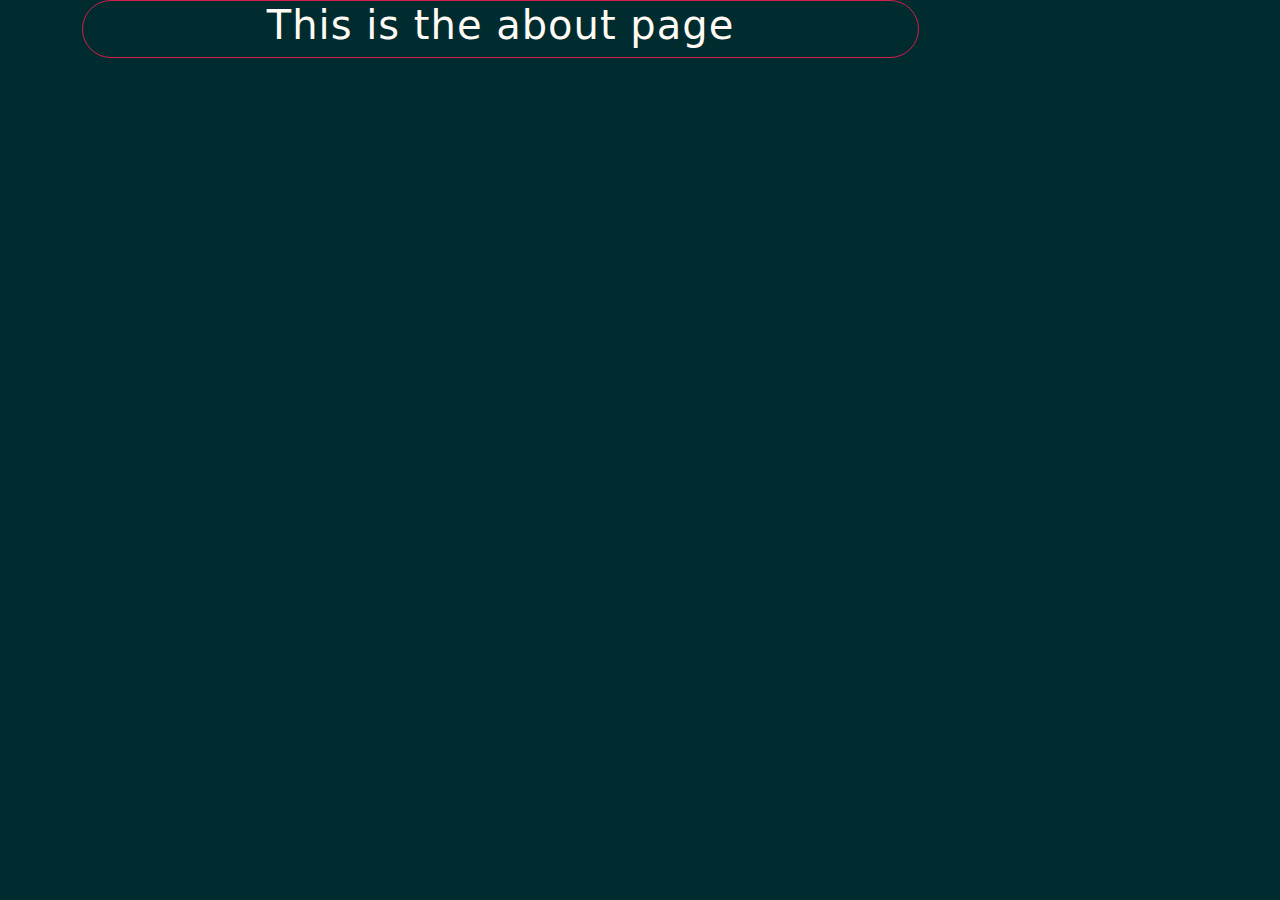
==== about.html @ cb6f15eb "style updates" ====
<!DOCTYPE html>
<html>
<head>
	<meta charset="utf-8">
	<meta name="viewport" content="width=device-width, initial-scale=1">
	<title>About</title>
	<!-- Bootstrap CDN -->
	<meta charset="utf-8">
    <meta name="viewport" content="width=device-width, initial-scale=1">
    <link href="https://cdn.jsdelivr.net/npm/bootstrap@5.3.3/dist/css/bootstrap.min.css" rel="stylesheet" integrity="sha384-QWTKZyjpPEjISv5WaRU9OFeRpok6YctnYmDr5pNlyT2bRjXh0JMhjY6hW+ALEwIH" crossorigin="anonymous">
    <meta charset="utf-8">
    <meta name="viewport" content="width=device-width, initial-scale=1">
	<meta name="viewport" content="width=device-width, initial-scale=1.0" />
	
	<!--Stylesheet Link -->
	<link rel="stylesheet" href="main.css">
	<!--PT Sans Links -->
	<link rel="preconnect" href="https://fonts.googleapis.com">
	<link rel="preconnect" href="https://fonts.gstatic.com" crossorigin>
	<link href="https://fonts.googleapis.com/css2?family=PT+Sans:ital,wght@0,400;0,700;1,400;1,700&display=swap" rel="stylesheet">
	<!--Inria Sans Links -->
	<link rel="preconnect" href="https://fonts.googleapis.com">
	<link rel="preconnect" href="https://fonts.gstatic.com" crossorigin>
	<link href="https://fonts.googleapis.com/css2?family=Inria+Sans:ital,wght@0,300;0,400;0,700;1,300;1,400;1,700&display=swap" rel="stylesheet">
	<!--Favicon Info -->
	<link rel="icon" href="images/favicon.svg"/>
</head>
<body>
	<div class="container">
		<div class="red_border">
			<h1>This is the about page</h1>
		</div>
	</div>
	<script src="https://cdn.jsdelivr.net/npm/bootstrap@5.3.3/dist/js/bootstrap.bundle.min.js" integrity="sha384-YvpcrYf0tY3lHB60NNkmXc5s9fDVZLESaAA55NDzOxhy9GkcIdslK1eN7N6jIeHz" crossorigin="anonymous"></script>
</body>
</html>
---- main.css ----
:root {
  --blue: #002C30;
  --red: #D51D4E;
  --white: #FFFAF3;
  --teal: #00484C;
}

body {
	background-color: var(--blue);
}

h1 {
	color: var(--white);
	letter-spacing: 1px;
}

a {
	color: var(--white);
}

p {
	letter-spacing: .2px;
	line-height: 1.4;
	margin-top: 20px;
	color: var(--white);
}

img {
  height: 170px;
  width: auto;
}

.red_border {
  border-radius: 30px;
	height: 75%;
	width: 75%;
  display: flex;
  align-items: center;
  justify-content: center;
  border: 1px solid var(--red);
}

.pt-sans-regular {
  font-family: "PT Sans", serif;
  font-weight: 200;
  font-style: normal;
}

.pt-sans-bold {
  font-family: "PT Sans", serif;
  font-weight: 700;
  font-style: normal;
}

.pt-sans-regular-italic {
  font-family: "PT Sans", serif;
  font-weight: 400;
  font-style: italic;
}

.pt-sans-bold-italic {
  font-family: "PT Sans", serif;
  font-weight: 700;
  font-style: italic;
}

.inria-sans-light {
  font-family: "Inria Sans", serif;
  font-weight: 300;
  font-style: normal;
}

.inria-sans-regular {
  font-family: "Inria Sans", serif;
  font-weight: 400;
  font-style: normal;
}

.inria-sans-bold {
  font-family: "Inria Sans", serif;
  font-weight: 700;
  font-style: normal;
}

.inria-sans-light-italic {
  font-family: "Inria Sans", serif;
  font-weight: 300;
  font-style: italic;
}

.inria-sans-regular-italic {
  font-family: "Inria Sans", serif;
  font-weight: 400;
  font-style: italic;
}

.inria-sans-bold-italic {
  font-family: "Inria Sans", serif;
  font-weight: 700;
  font-style: italic;
}
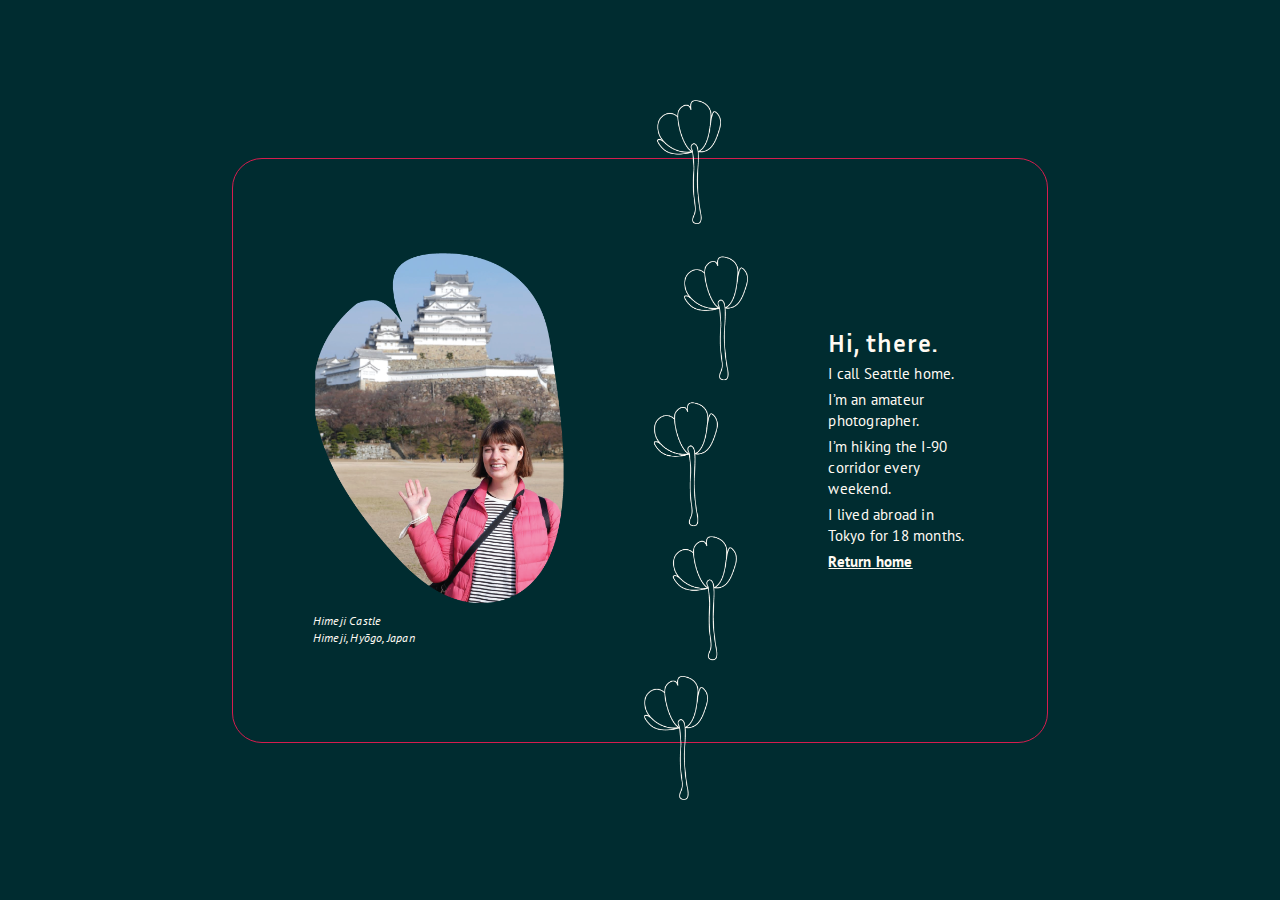
==== commit dfcee7ba: "updated html/css for about and index" ====
--- a/about.html
+++ b/about.html
@@ -1,36 +1,50 @@
-<!DOCTYPE html>
 <html>
-<head>
-	<meta charset="utf-8">
-	<meta name="viewport" content="width=device-width, initial-scale=1">
-	<title>About</title>
-	<!-- Bootstrap CDN -->
-	<meta charset="utf-8">
-    <meta name="viewport" content="width=device-width, initial-scale=1">
-    <link href="https://cdn.jsdelivr.net/npm/bootstrap@5.3.3/dist/css/bootstrap.min.css" rel="stylesheet" integrity="sha384-QWTKZyjpPEjISv5WaRU9OFeRpok6YctnYmDr5pNlyT2bRjXh0JMhjY6hW+ALEwIH" crossorigin="anonymous">
-    <meta charset="utf-8">
-    <meta name="viewport" content="width=device-width, initial-scale=1">
-	<meta name="viewport" content="width=device-width, initial-scale=1.0" />
-	
-	<!--Stylesheet Link -->
-	<link rel="stylesheet" href="main.css">
-	<!--PT Sans Links -->
-	<link rel="preconnect" href="https://fonts.googleapis.com">
-	<link rel="preconnect" href="https://fonts.gstatic.com" crossorigin>
-	<link href="https://fonts.googleapis.com/css2?family=PT+Sans:ital,wght@0,400;0,700;1,400;1,700&display=swap" rel="stylesheet">
-	<!--Inria Sans Links -->
-	<link rel="preconnect" href="https://fonts.googleapis.com">
-	<link rel="preconnect" href="https://fonts.gstatic.com" crossorigin>
-	<link href="https://fonts.googleapis.com/css2?family=Inria+Sans:ital,wght@0,300;0,400;0,700;1,300;1,400;1,700&display=swap" rel="stylesheet">
-	<!--Favicon Info -->
-	<link rel="icon" href="images/favicon.svg"/>
-</head>
-<body>
-	<div class="container">
-		<div class="red_border">
-			<h1>This is the about page</h1>
+	<head>
+		<title>Alexa Parks</title>
+		<meta name="viewport" content="width=device-width, initial-scale=1.0" />
+		<!-- Bootstrap CDN -->
+		<meta charset="utf-8">
+    	<meta name="viewport" content="width=device-width, initial-scale=1">
+    	<link href="https://cdn.jsdelivr.net/npm/bootstrap@5.3.3/dist/css/bootstrap.min.css" rel="stylesheet" integrity="sha384-QWTKZyjpPEjISv5WaRU9OFeRpok6YctnYmDr5pNlyT2bRjXh0JMhjY6hW+ALEwIH" crossorigin="anonymous">
+    	<meta charset="utf-8">
+    	<meta name="viewport" content="width=device-width, initial-scale=1">
+    	<!--Stylesheet Link -->
+		<link rel="stylesheet" href="main.css">
+		<!--PT Sans Links -->
+		<link rel="preconnect" href="https://fonts.googleapis.com">
+		<link rel="preconnect" href="https://fonts.gstatic.com" crossorigin>
+		<link href="https://fonts.googleapis.com/css2?family=PT+Sans:ital,wght@0,400;0,700;1,400;1,700&display=swap" rel="stylesheet">
+		<!--Inria Sans Links -->
+		<link rel="preconnect" href="https://fonts.googleapis.com">
+		<link rel="preconnect" href="https://fonts.gstatic.com" crossorigin>
+		<link href="https://fonts.googleapis.com/css2?family=Inria+Sans:ital,wght@0,300;0,400;0,700;1,300;1,400;1,700&display=swap" rel="stylesheet">
+		<!--Favicon Info -->
+		<link rel="icon" href="images/favicon.svg"/>
+	</head>
+	<body>
+		<!-- <nav class="d-flex justify-content-start">
+			<a class="pt-sans-regular" id="nav_style" href="index.html">Home</a>
+		</nav> -->
+		<div class="container-fluid">
+			<div class="d-flex justify-content-center">
+				<div class="child-container">
+					<div class="image_box_2">
+						<img id="portfolio_id" src="images/portfolio_picture.png" alt="Portfolio Picture">
+						<p class="pt-sans-italic">Himeji Castle <br> Himeji, Hyōgo, Japan</p>
+					</div>
+					<img id="about_flower_images"src="images/about_flower_images.png">
+					<div class="text_box_2">
+						<h2 class="inria-sans-bold">Hi, there.</h2>
+						<p class="pt-sans-regular_2">I call Seattle home.</p>
+						<p class="pt-sans-regular_2">I’m an amateur photographer.</p>
+						<p class="pt-sans-regular_2">I’m hiking the I-90 corridor every weekend.</p>
+						<p class="pt-sans-regular_2">I lived abroad in Tokyo for 18 months.</p>
+						<p class="pt-sans-regular_3"><a href="index.html"><strong>Return home</strong></a>
+						</p>
+					</div>
+				</div>
+			</div>
 		</div>
-	</div>
 	<script src="https://cdn.jsdelivr.net/npm/bootstrap@5.3.3/dist/js/bootstrap.bundle.min.js" integrity="sha384-YvpcrYf0tY3lHB60NNkmXc5s9fDVZLESaAA55NDzOxhy9GkcIdslK1eN7N6jIeHz" crossorigin="anonymous"></script>
-</body>
+	</body>
 </html>--- a/main.css
+++ b/main.css
@@ -12,6 +12,15 @@
 h1 {
 	color: var(--white);
 	letter-spacing: 1px;
+  font-size: 35px;
+  margin-bottom: 0px;
+}
+
+h2 {
+  color: var(--white);
+  letter-spacing: 1px;
+  margin-bottom: 0px;
+  font-size: 25px;
 }
 
 a {
@@ -21,8 +30,10 @@
 p {
 	letter-spacing: .2px;
 	line-height: 1.4;
-	margin-top: 20px;
+	margin-top: 10px;
 	color: var(--white);
+  font-size: 15px;
+  margin-bottom: 0px;
 }
 
 img {
@@ -30,15 +41,41 @@
   width: auto;
 }
 
-.red_border {
-  border-radius: 30px;
-	height: 75%;
-	width: 75%;
-  display: flex;
-  align-items: center;
-  justify-content: center;
-  border: 1px solid var(--red);
+/*navigation stles begin*/
+nav {
+  height: 60px;
+  width: 100%;
+  text-align: left;
 }
+.bg-body-tertiary {
+  background-color: var(--blue) !important;
+}
+
+.navbar-brand {
+  color: var(--white);
+  font-size: 15px;
+  font-weight: light;
+  line-height: 1.4;
+  letter-spacing: .2px;
+  margin-bottom: 0px;
+  margin-top: 10px;
+}
+
+.navbar-brand:hover {
+  cursor: default;
+}
+
+#nav_style {
+  letter-spacing: .2px;
+  line-height: 1.4;
+  margin-left: 30px;
+  margin-top: 25px;
+  
+}
+
+/*navigation styles end*/
+
+/*font styling begin */
 
 .pt-sans-regular {
   font-family: "PT Sans", serif;
@@ -46,28 +83,13 @@
   font-style: normal;
 }
 
-.pt-sans-bold {
+.pt-sans-italic {
   font-family: "PT Sans", serif;
-  font-weight: 700;
-  font-style: normal;
-}
-
-.pt-sans-regular-italic {
-  font-family: "PT Sans", serif;
-  font-weight: 400;
+  font-weight: 200;
   font-style: italic;
-}
-
-.pt-sans-bold-italic {
-  font-family: "PT Sans", serif;
-  font-weight: 700;
-  font-style: italic;
-}
-
-.inria-sans-light {
-  font-family: "Inria Sans", serif;
-  font-weight: 300;
-  font-style: normal;
+  font-size: 12px;
+  letter-spacing: .2px;
+  line-height: 1.4;
 }
 
 .inria-sans-regular {
@@ -82,21 +104,70 @@
   font-style: normal;
 }
 
-.inria-sans-light-italic {
-  font-family: "Inria Sans", serif;
-  font-weight: 300;
-  font-style: italic;
+/*font style end*/
+
+.container-fluid {
+  height: 100%;
+  width: 100%;
 }
 
-.inria-sans-regular-italic {
-  font-family: "Inria Sans", serif;
-  font-weight: 400;
-  font-style: italic;
+.d-flex.justify-content-center {
+  height: 100%;
+  display: flex;
+  align-items: center;
+  justify-content: center;
 }
 
-.inria-sans-bold-italic {
-  font-family: "Inria Sans", serif;
-  font-weight: 700;
-  font-style: italic;
+.child-container {
+  border: 1px solid var(--red);
+  height: 65%;
+  width: 65%;
+  border-radius: 30px;
+  display: flex;
+  align-items: center;
+  justify-content: center;
 }
 
+.text_box {
+  padding: 8px 80px;
+  
+}
+
+.image_box {
+  padding: 8px 80px;
+}
+
+#portfolio_id {
+  height: 350px;
+  width: auto;
+}
+
+.image_box_2 {
+  padding: 8px 80px;
+}
+
+.text_box_2 {
+  padding: 8px 80px;
+}
+
+.pt-sans-regular_2 {
+  font-family: "PT Sans", serif;
+  font-weight: 200;
+  font-style: normal;
+  margin-top: 5px;
+}
+
+.pt-sans-regular_3 {
+  font-family: "PT Sans", serif;
+  font-size: 15px;
+  font-style: normal;
+  font-weight: 700;
+  margin-top: 5px;
+}
+
+#about_flower_images {
+  height: 120%;
+}
+
+
+
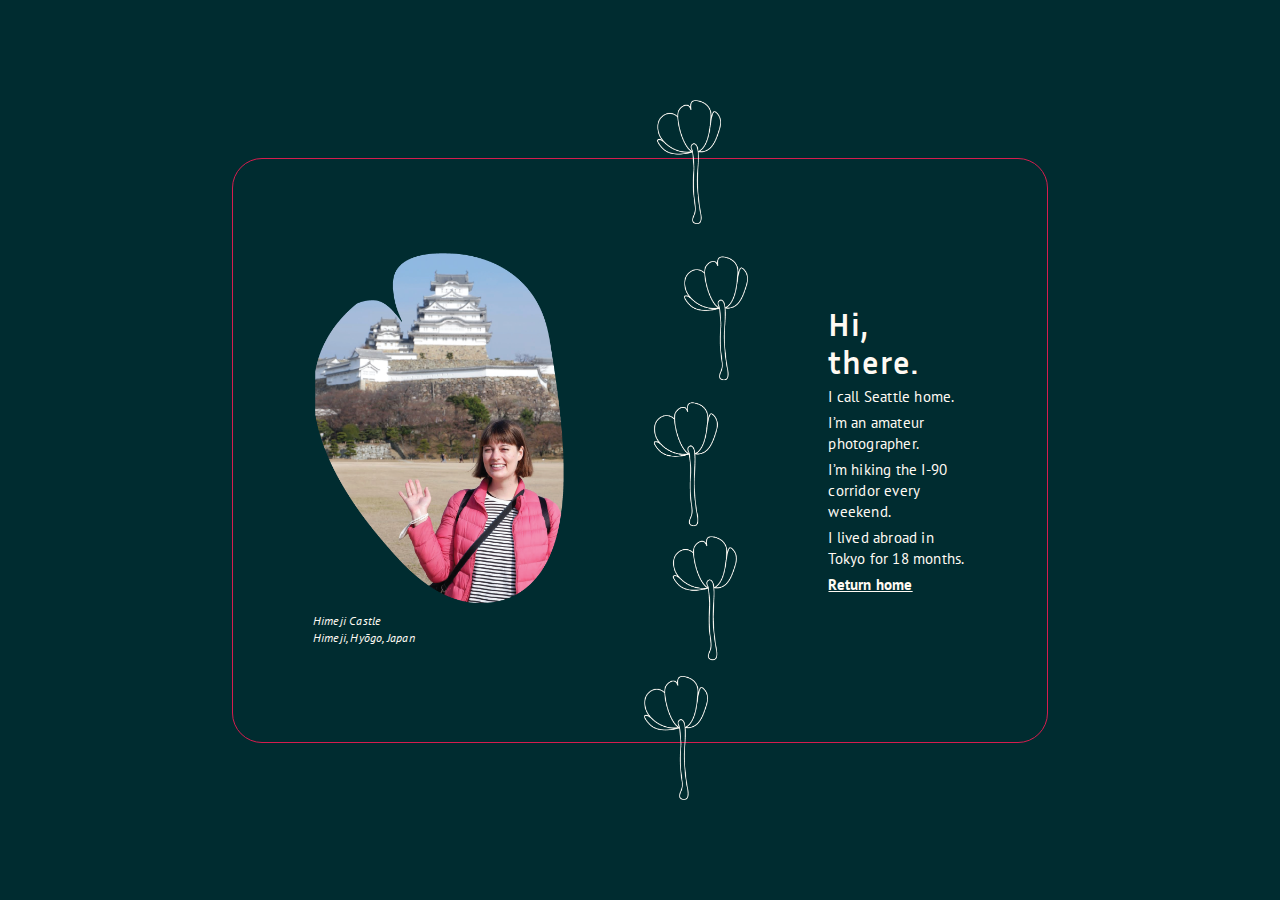
==== commit 3d3acfea: "css edits" ====
--- a/about.html
+++ b/about.html
@@ -22,9 +22,6 @@
 		<link rel="icon" href="images/favicon.svg"/>
 	</head>
 	<body>
-		<!-- <nav class="d-flex justify-content-start">
-			<a class="pt-sans-regular" id="nav_style" href="index.html">Home</a>
-		</nav> -->
 		<div class="container-fluid">
 			<div class="d-flex justify-content-center">
 				<div class="child-container">
--- a/main.css
+++ b/main.css
@@ -11,8 +11,8 @@
 
 h1 {
 	color: var(--white);
+  font-size: 35px;
 	letter-spacing: 1px;
-  font-size: 35px;
   margin-bottom: 0px;
 }
 
@@ -20,7 +20,6 @@
   color: var(--white);
   letter-spacing: 1px;
   margin-bottom: 0px;
-  font-size: 25px;
 }
 
 a {
@@ -28,12 +27,12 @@
 }
 
 p {
+  color: var(--white);
+  font-size: 15px;
 	letter-spacing: .2px;
 	line-height: 1.4;
+  margin-bottom: 0px;
 	margin-top: 10px;
-	color: var(--white);
-  font-size: 15px;
-  margin-bottom: 0px;
 }
 
 img {
@@ -47,16 +46,17 @@
   width: 100%;
   text-align: left;
 }
+
 .bg-body-tertiary {
   background-color: var(--blue) !important;
 }
 
 .navbar-brand {
   color: var(--white);
+  line-height: 1.4;
   font-size: 15px;
+  letter-spacing: .2px;
   font-weight: light;
-  line-height: 1.4;
-  letter-spacing: .2px;
   margin-bottom: 0px;
   margin-top: 10px;
 }
@@ -70,24 +70,21 @@
   line-height: 1.4;
   margin-left: 30px;
   margin-top: 25px;
-  
 }
-
 /*navigation styles end*/
 
 /*font styling begin */
-
 .pt-sans-regular {
   font-family: "PT Sans", serif;
+  font-style: normal;
   font-weight: 200;
-  font-style: normal;
 }
 
 .pt-sans-italic {
   font-family: "PT Sans", serif;
+  font-size: 12px;
+  font-style: italic;
   font-weight: 200;
-  font-style: italic;
-  font-size: 12px;
   letter-spacing: .2px;
   line-height: 1.4;
 }
@@ -103,7 +100,6 @@
   font-weight: 700;
   font-style: normal;
 }
-
 /*font style end*/
 
 .container-fluid {
@@ -130,7 +126,6 @@
 
 .text_box {
   padding: 8px 80px;
-  
 }
 
 .image_box {
@@ -167,7 +162,4 @@
 
 #about_flower_images {
   height: 120%;
-}
-
-
-
+}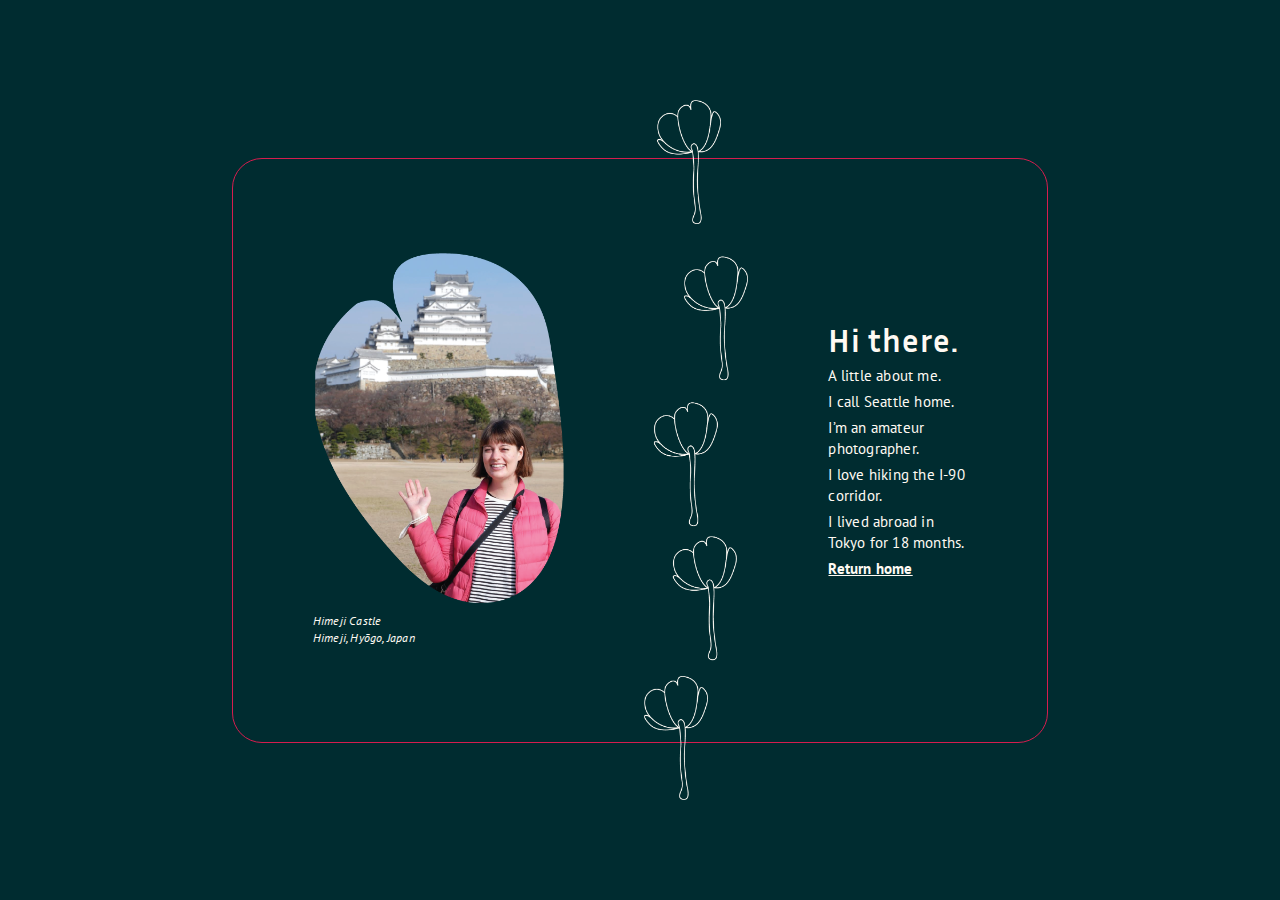
==== commit 652a5e19: "updated resume links, bit of copy change" ====
--- a/about.html
+++ b/about.html
@@ -31,10 +31,11 @@
 					</div>
 					<img id="about_flower_images"src="images/about_flower_images.png">
 					<div class="text_box_2">
-						<h2 class="inria-sans-bold">Hi, there.</h2>
+						<h2 class="inria-sans-bold">Hi there.</h2>
+						<p class="pt-sans-regular_2">A little about me.</p>
 						<p class="pt-sans-regular_2">I call Seattle home.</p>
 						<p class="pt-sans-regular_2">I’m an amateur photographer.</p>
-						<p class="pt-sans-regular_2">I’m hiking the I-90 corridor every weekend.</p>
+						<p class="pt-sans-regular_2">I love hiking the I-90 corridor.</p>
 						<p class="pt-sans-regular_2">I lived abroad in Tokyo for 18 months.</p>
 						<p class="pt-sans-regular_3"><a href="index.html"><strong>Return home</strong></a>
 						</p>
--- a/main.css
+++ b/main.css
@@ -162,4 +162,42 @@
 
 #about_flower_images {
   height: 120%;
-}+}
+
+/*average desktop screens*/
+@media only screen and (max-width: 1279px) {
+body {
+  background-color: blue;
+  
+  }
+}
+
+/*tablets and larger smartphones*/
+@media only screen and (max-width: 768px) {
+body {
+  background-color: green;
+  
+  }
+   .child-container {
+    height: auto;
+  }
+}
+
+/*smaller smartphones*/
+@media only screen and (max-width: 480px) {
+body {
+  background-color: lightblue;
+}
+  .child-container {
+    height: auto;
+  }
+}
+
+
+
+
+
+
+
+
+
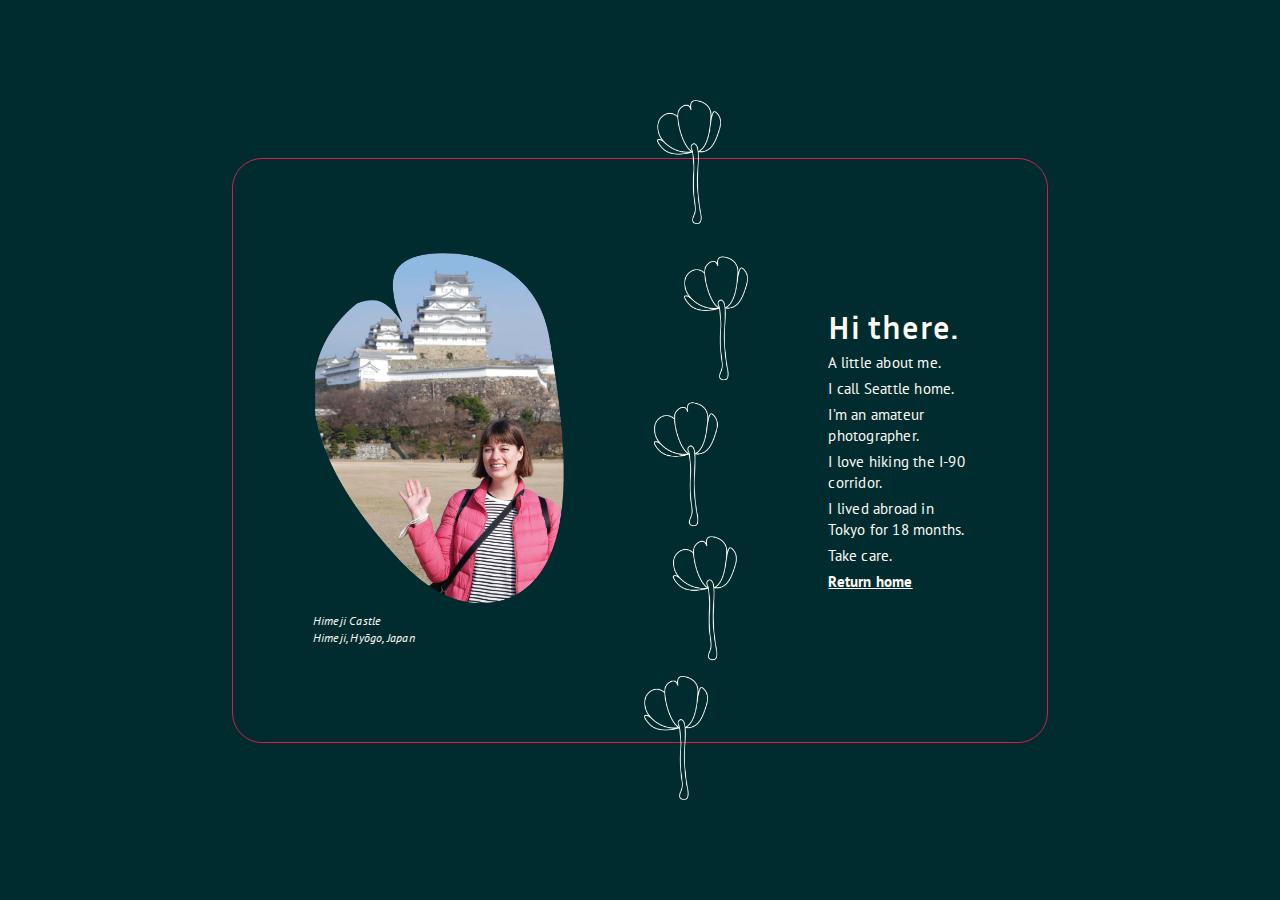
==== commit 7c3729c4: "updated about copy" ====
--- a/about.html
+++ b/about.html
@@ -37,6 +37,7 @@
 						<p class="pt-sans-regular_2">I’m an amateur photographer.</p>
 						<p class="pt-sans-regular_2">I love hiking the I-90 corridor.</p>
 						<p class="pt-sans-regular_2">I lived abroad in Tokyo for 18 months.</p>
+						<p class="pt-sans-regular_2">Take care.</p>
 						<p class="pt-sans-regular_3"><a href="index.html"><strong>Return home</strong></a>
 						</p>
 					</div>
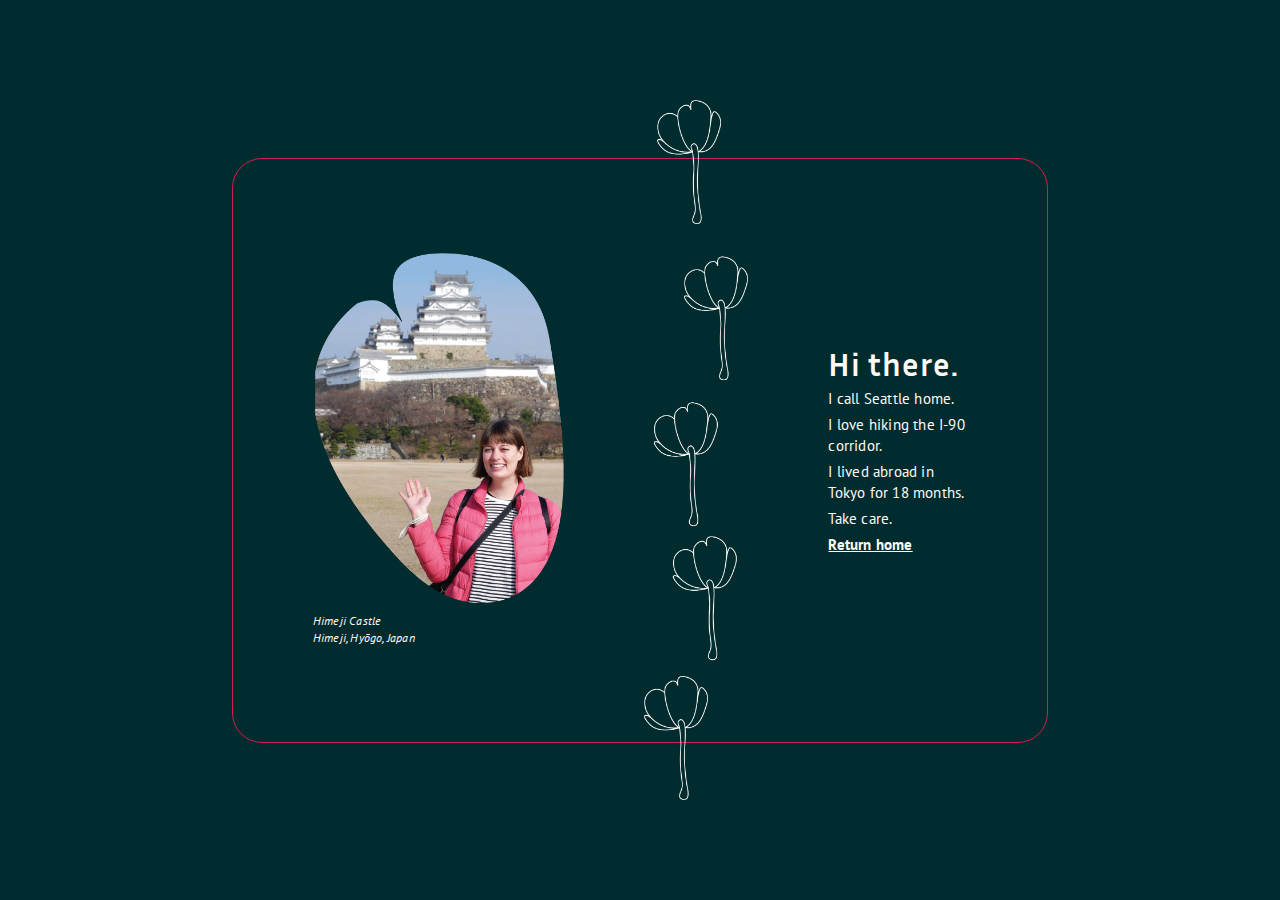
==== commit 95928e9a: "added breakpoints" ====
--- a/about.html
+++ b/about.html
@@ -32,9 +32,7 @@
 					<img id="about_flower_images"src="images/about_flower_images.png">
 					<div class="text_box_2">
 						<h2 class="inria-sans-bold">Hi there.</h2>
-						<p class="pt-sans-regular_2">A little about me.</p>
 						<p class="pt-sans-regular_2">I call Seattle home.</p>
-						<p class="pt-sans-regular_2">I’m an amateur photographer.</p>
 						<p class="pt-sans-regular_2">I love hiking the I-90 corridor.</p>
 						<p class="pt-sans-regular_2">I lived abroad in Tokyo for 18 months.</p>
 						<p class="pt-sans-regular_2">Take care.</p>
--- a/main.css
+++ b/main.css
@@ -164,40 +164,46 @@
   height: 120%;
 }
 
-/*average desktop screens*/
-@media only screen and (max-width: 1279px) {
-body {
-  background-color: blue;
-  
-  }
-}
-
-/*tablets and larger smartphones*/
+/*RESPONSIVE DESIGN*/
+/*DESKTOP*/
+@media only screen and (max-width: 1050px) {
+  .child-container {
+    width: 90%;
+  }
+  .text_box {
+    padding: 30px;
+  }
+  .text_box_2 {
+    margin-right: 10px;
+  }
+}
+/*TABLETS AND LARGER SMARTPHONES*/
 @media only screen and (max-width: 768px) {
 body {
-  background-color: green;
-  
-  }
-   .child-container {
-    height: auto;
-  }
-}
-
-/*smaller smartphones*/
+    background-color: var(--blue);
+  }
+  #about_flower_images {
+    display: none;
+  }
+  .image_box {
+    display: none;
+   }
+   .image_box_2 {
+    display: none;
+  }
+}
+/*SMALLER SCREENS*/
 @media only screen and (max-width: 480px) {
-body {
-  background-color: lightblue;
-}
   .child-container {
     height: auto;
   }
-}
-
-
-
-
-
-
-
-
-
+  .text_box {
+    padding: 50px;
+  }
+  .text_box_2 {
+    padding: 50px;
+  }
+  .image_box {
+    display: none;
+  }
+}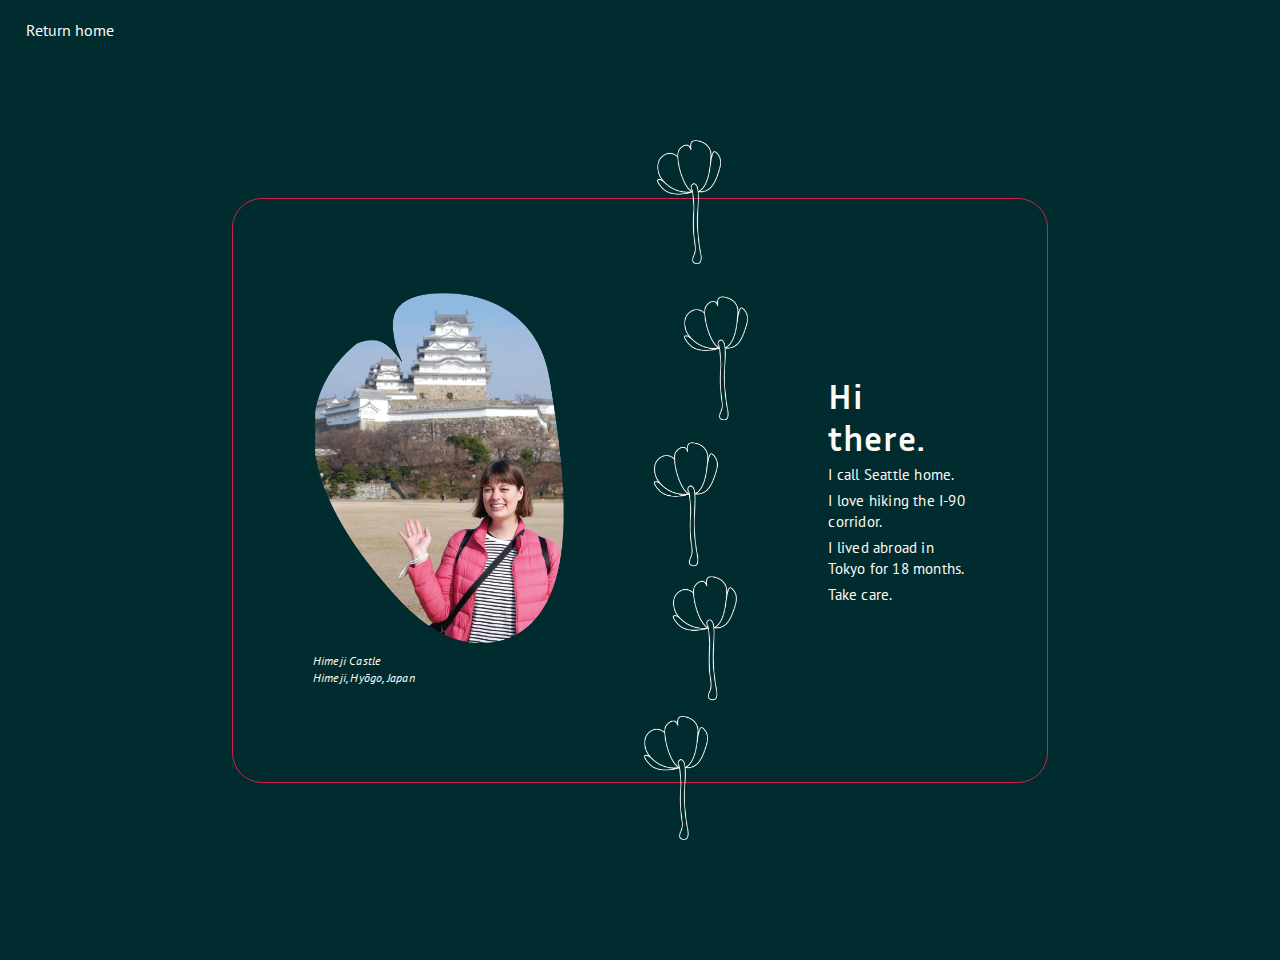
==== commit 4937cd54: "peradded persaonl projects page" ====
--- a/about.html
+++ b/about.html
@@ -23,6 +23,13 @@
 	</head>
 	<body>
 		<div class="container-fluid">
+			<div class="row">
+				<ul class="nav">
+					<li class="nav-item">
+				    	<a class="nav-link active pt-sans-regular" aria-current="page" href="index.html">Return home</a>
+				  	</li>
+				</ul>
+			</div>
 			<div class="d-flex justify-content-center">
 				<div class="child-container">
 					<div class="image_box_2">
@@ -31,13 +38,13 @@
 					</div>
 					<img id="about_flower_images"src="images/about_flower_images.png">
 					<div class="text_box_2">
-						<h2 class="inria-sans-bold">Hi there.</h2>
+						<h1 class="inria-sans-bold">Hi there.</h1>
 						<p class="pt-sans-regular_2">I call Seattle home.</p>
 						<p class="pt-sans-regular_2">I love hiking the I-90 corridor.</p>
 						<p class="pt-sans-regular_2">I lived abroad in Tokyo for 18 months.</p>
 						<p class="pt-sans-regular_2">Take care.</p>
-						<p class="pt-sans-regular_3"><a href="index.html"><strong>Return home</strong></a>
-						</p>
+						<!-- <p class="pt-sans-regular_3"><a href="index.html"><strong>Return home</strong></a>
+						</p> -->
 					</div>
 				</div>
 			</div>
--- a/main.css
+++ b/main.css
@@ -7,6 +7,7 @@
 
 body {
 	background-color: var(--blue);
+  overflow: hidden;
 }
 
 h1 {
@@ -122,6 +123,7 @@
   display: flex;
   align-items: center;
   justify-content: center;
+  margin-top: -40px;
 }
 
 .text_box {
@@ -162,6 +164,14 @@
 
 #about_flower_images {
   height: 120%;
+}
+
+.overflow_enabled {
+  overflow: visible;
+}
+.about_paragraph_text {
+  margin-top: 0;
+  margin-bottom: 15px;
 }
 
 /*RESPONSIVE DESIGN*/
@@ -177,23 +187,116 @@
     margin-right: 10px;
   }
 }
+
+.postcards {
+  height: 450px;
+}
+
+.design_tiles {
+  height: 300px;
+}
+
+video {
+  height: 350px;
+}
+
+#about_paragraph {
+  font-style: italic;
+  margin-bottom: 10px;
+  
+
+}
+
+.col {
+   display: flex;
+  align-items: center;
+  justify-content: center;
+}
+
+#large_video {
+  width: 100%;
+/*  margin-top: 50px;*/
+}
+
+#large_video_web {
+  height: 557pxpx;
+  margin-top: 40px;
+}
+
+h6 {
+  color: var(--white);
+  letter-spacing: 1px;
+  margin-bottom: 40px;
+  margin-top: 40px;
+}
+
+#mobile_video {
+  height: 500px;
+}
+
+#tablet_img {
+  height: 400px;
+  margin-bottom: 60px;
+}
+
+#center {
+    display: flex;
+  align-items: center;
+  justify-content: center;
+}
+
+.nav-link.active {
+  color: var(--white);
+  margin: 10px;
+}
+
+.nav-link.active:hover {
+  color: var(--white);
+  text-decoration: underline;
+}
+
+#hidden_link {
+  visibility: hidden;
+}
+
+.vertical_align {
+    display: flex;
+  align-items: center;
+  justify-content: center;
+}
+
+#intro_text {
+  margin-top: 30px;
+  margin-bottom: 0px;
+}
+/*.margin_bottom_40 {
+  margin-bottom: 40px;
+}*/
+
 /*TABLETS AND LARGER SMARTPHONES*/
 @media only screen and (max-width: 768px) {
 body {
     background-color: var(--blue);
-  }
+    background-image: url("images/tablet_viewport_full.svg");
+  }
+
   #about_flower_images {
     display: none;
   }
+
   .image_box {
     display: none;
    }
+
    .image_box_2 {
     display: none;
   }
 }
 /*SMALLER SCREENS*/
 @media only screen and (max-width: 480px) {
+  body {
+     background-image: url("images/768_viewport.png");
+  }
   .child-container {
     height: auto;
   }
